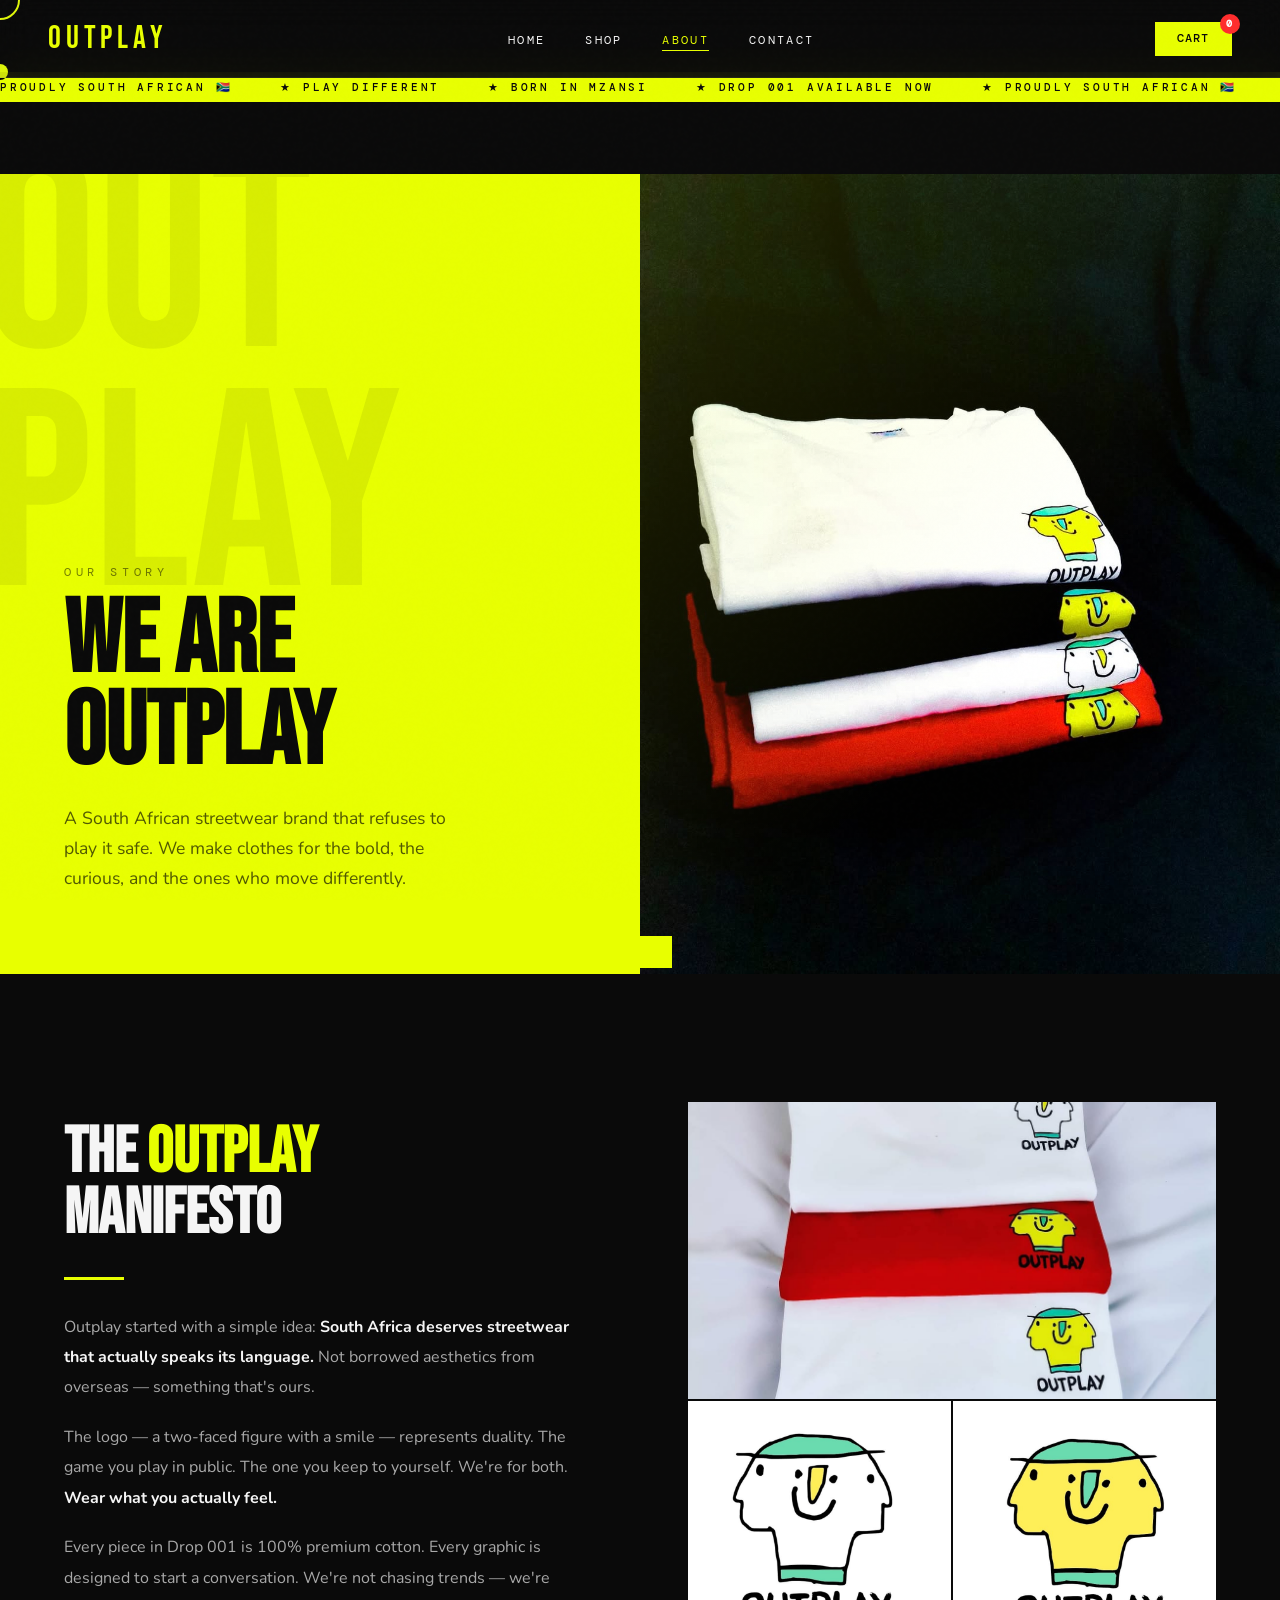
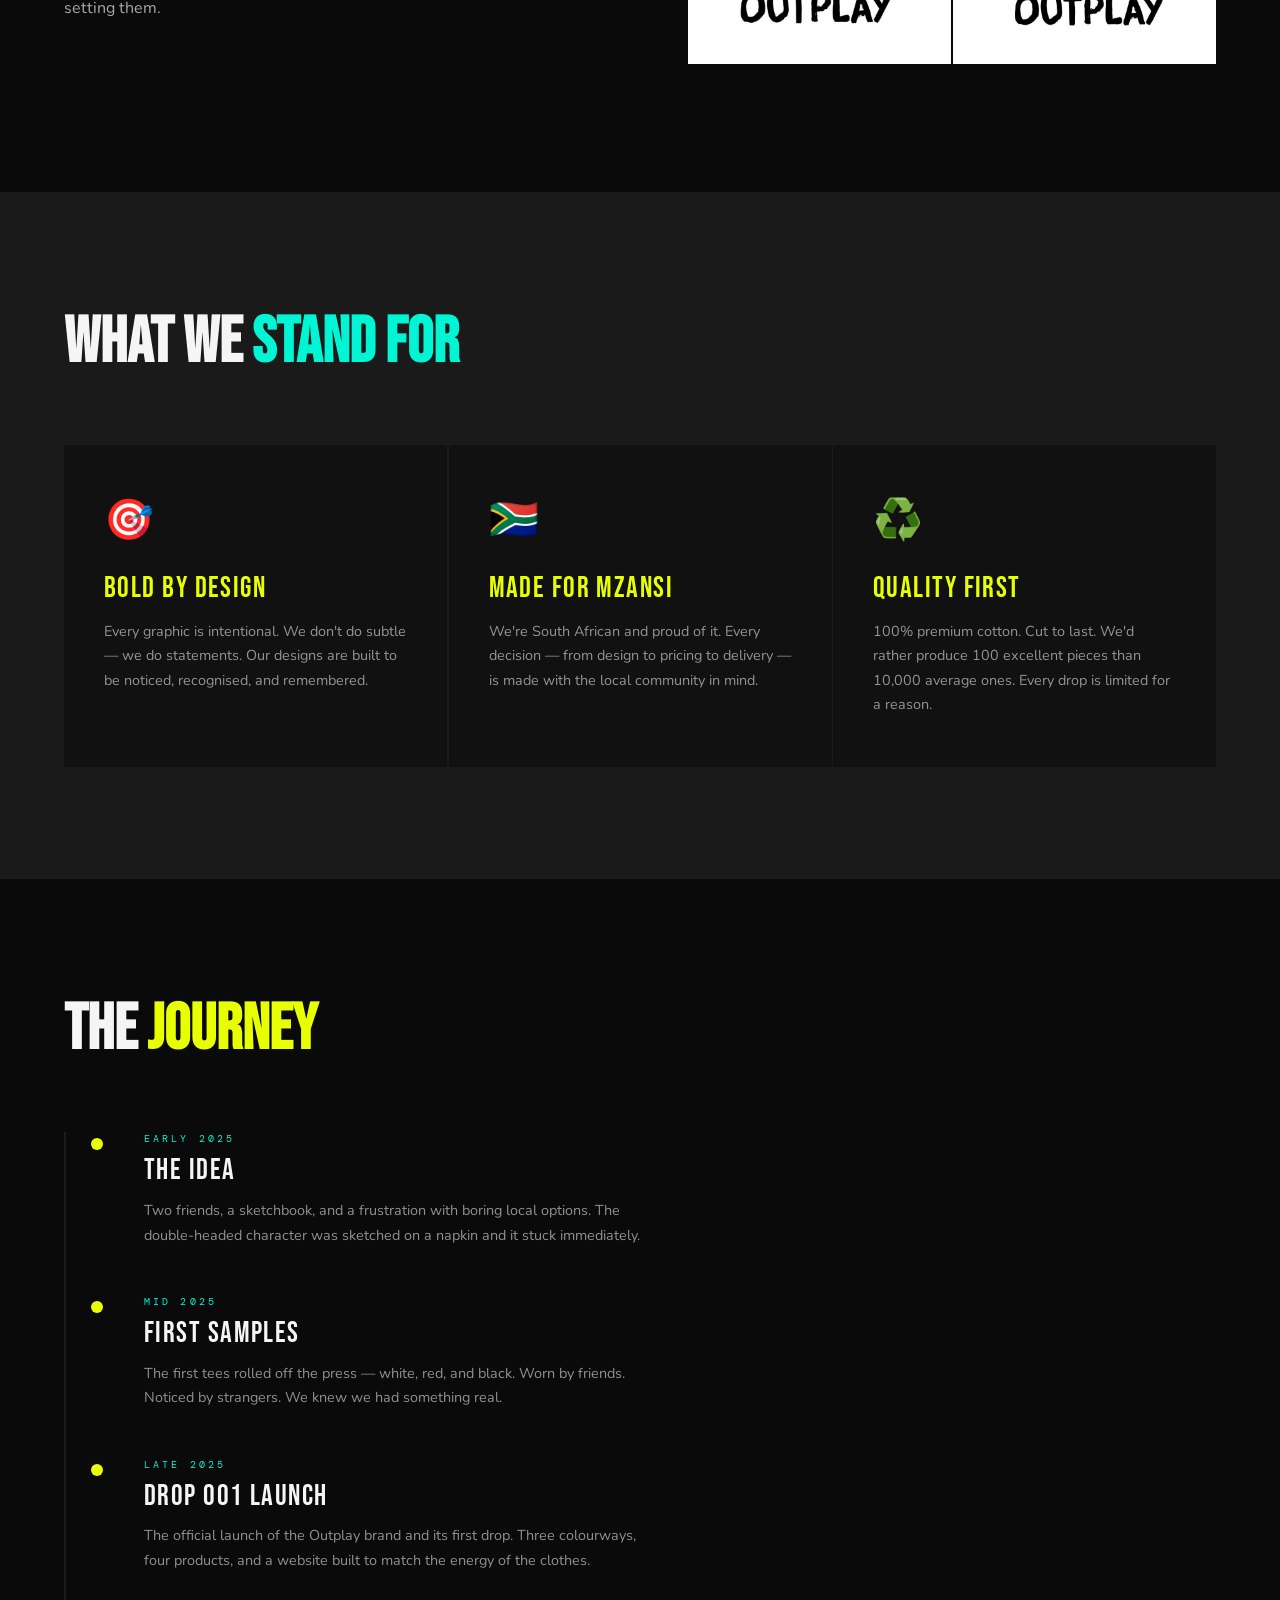
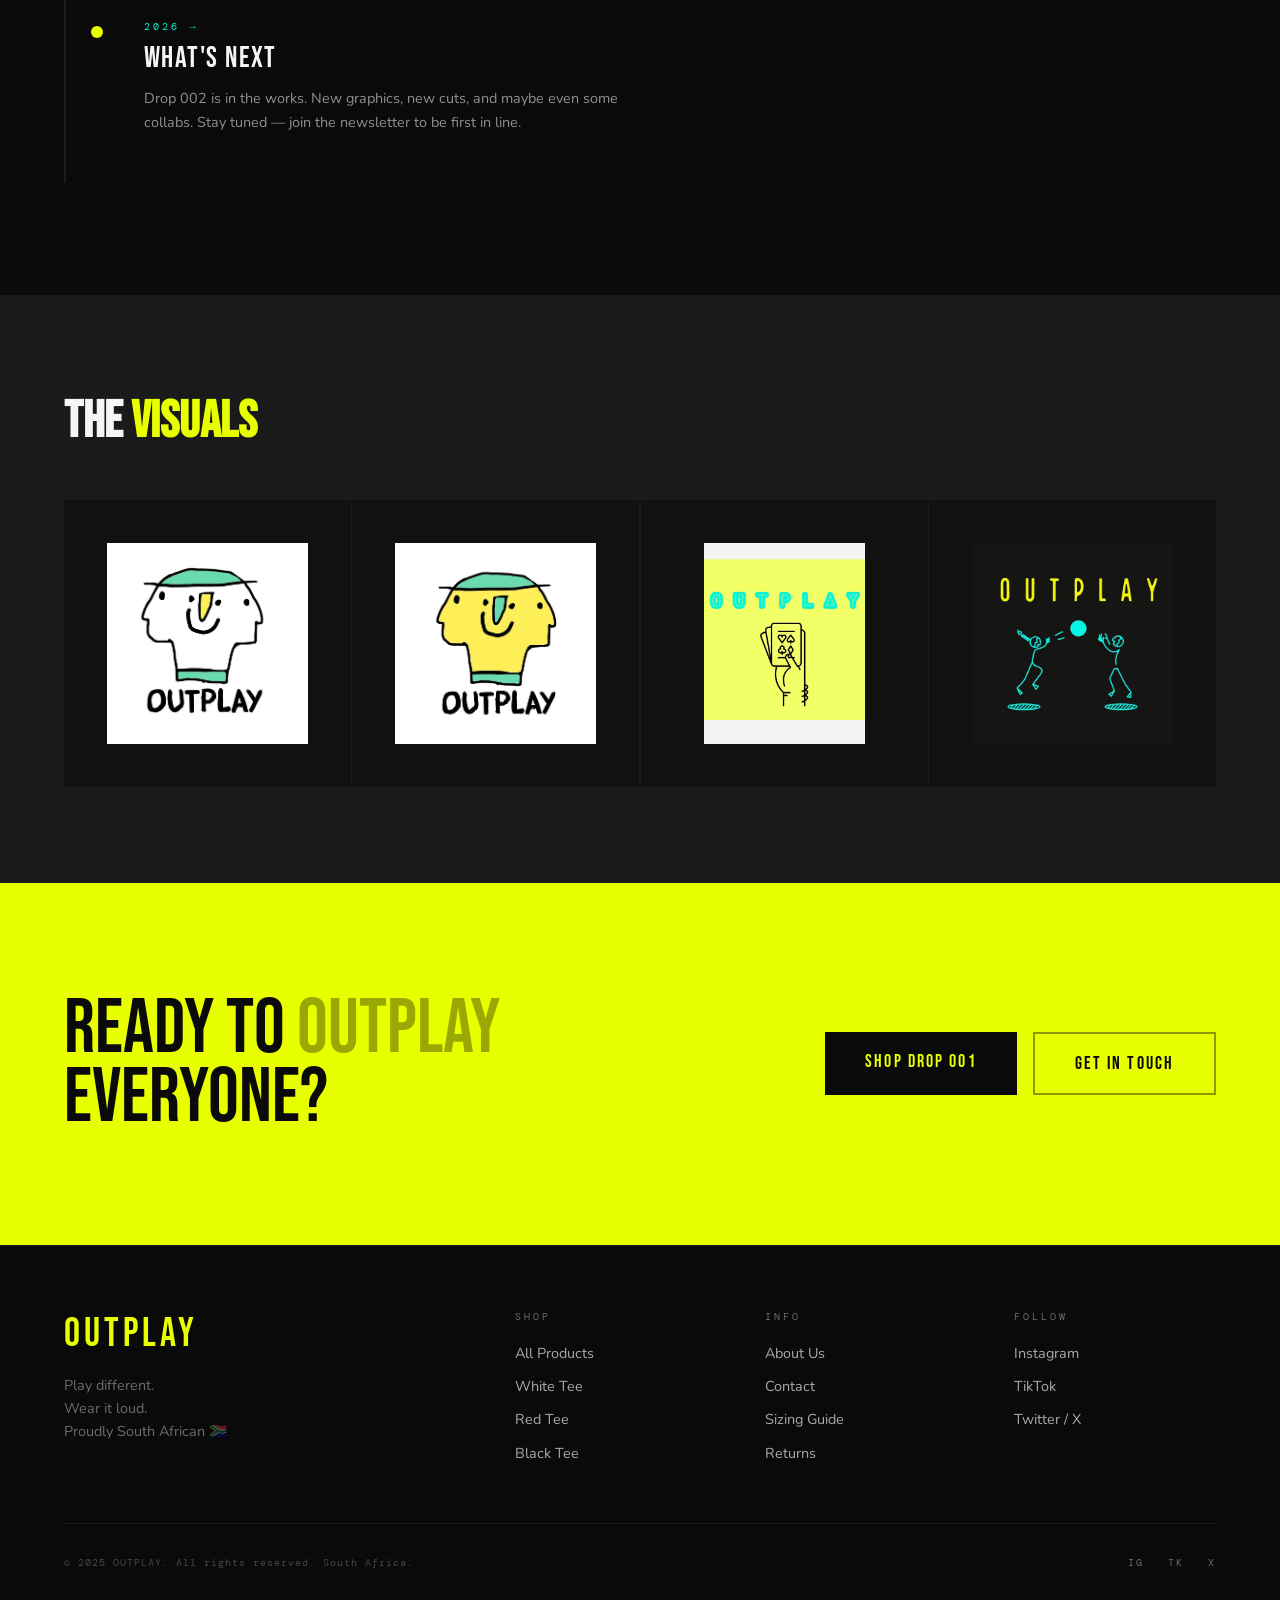
==== about.html @ 30633c0e "Web pages. Finished coding all web pages and ccs and js files for full functionality of the website." ====
<!DOCTYPE html>
<html lang="en">
<head>
  <meta charset="UTF-8" />
  <meta name="viewport" content="width=device-width, initial-scale=1.0" />
  <title>About — OUTPLAY</title>
  <link rel="stylesheet" href="shared.css" />
  <style>
    /* HERO */
    .about-hero {
      min-height: 85vh;
      display: grid;
      grid-template-columns: 1fr 1fr;
      padding-top: 72px;
    }
    .about-hero-left {
      background: var(--yellow);
      display: flex;
      flex-direction: column;
      justify-content: flex-end;
      padding: 5rem 4rem;
      position: relative;
      overflow: hidden;
    }
    .about-hero-left::before {
      content: 'OUT\APLAY';
      white-space: pre;
      position: absolute;
      top: -2rem; left: -1rem;
      font-family: 'Bebas Neue', sans-serif;
      font-size: 22vw;
      color: rgba(0,0,0,0.07);
      line-height: 0.85;
      pointer-events: none;
    }
    .about-hero-eyebrow {
      font-family: 'DM Mono', monospace;
      font-size: 0.72rem;
      letter-spacing: 0.4em;
      color: rgba(0,0,0,0.5);
      text-transform: uppercase;
      margin-bottom: 1rem;
      position: relative; z-index: 1;
      opacity: 0;
      animation: fadeUp 0.8s 0.2s forwards;
    }
    .about-hero-title {
      font-family: 'Bebas Neue', sans-serif;
      font-size: clamp(4rem, 8vw, 8rem);
      color: var(--black);
      line-height: 0.9;
      position: relative; z-index: 1;
      opacity: 0;
      animation: fadeUp 0.8s 0.4s forwards;
    }
    .about-hero-sub {
      font-size: 1.1rem;
      color: rgba(0,0,0,0.65);
      line-height: 1.7;
      margin-top: 1.5rem;
      max-width: 400px;
      position: relative; z-index: 1;
      opacity: 0;
      animation: fadeUp 0.8s 0.6s forwards;
    }
    .about-hero-right {
      position: relative;
      overflow: hidden;
    }
    .about-hero-right img {
      width: 100%; height: 100%;
      object-fit: cover;
      display: block;
    }
    .about-hero-right::after {
      content: '';
      position: absolute;
      inset: 0;
      background: linear-gradient(135deg, rgba(232,255,0,0.15) 0%, transparent 60%);
    }

    /* MANIFESTO */
    .manifesto {
      background: var(--black);
      padding: 8rem 4rem;
      display: grid;
      grid-template-columns: 1fr 1fr;
      gap: 6rem;
      align-items: center;
    }
    .manifesto-text h2 {
      font-family: 'Bebas Neue', sans-serif;
      font-size: clamp(3rem, 5vw, 5rem);
      line-height: 0.95;
      margin-bottom: 2rem;
    }
    .manifesto-text h2 .accent { color: var(--yellow); }
    .manifesto-text p {
      font-size: 1rem;
      line-height: 1.9;
      color: rgba(255,255,255,0.65);
      margin-bottom: 1.2rem;
    }
    .manifesto-text p strong { color: var(--white); }
    .divider { width: 60px; height: 3px; background: var(--yellow); margin: 2rem 0; }
    .manifesto-img-grid {
      display: grid;
      grid-template-columns: 1fr 1fr;
      gap: 1.5px;
    }
    .manifesto-img-grid img { width: 100%; aspect-ratio: 1; object-fit: cover; display: block; }
    .manifesto-img-grid img:first-child { grid-column: 1 / -1; aspect-ratio: 16/9; }

    /* VALUES */
    .values-section {
      background: var(--mid);
      padding: 7rem 4rem;
    }
    .values-header {
      font-family: 'Bebas Neue', sans-serif;
      font-size: clamp(3rem, 5vw, 5rem);
      margin-bottom: 4rem;
    }
    .values-header .accent { color: var(--cyan); }
    .values-grid {
      display: grid;
      grid-template-columns: repeat(3, 1fr);
      gap: 1.5px;
    }
    .value-card {
      background: var(--dark);
      padding: 3rem 2.5rem;
      border-bottom: 3px solid transparent;
      transition: border-color 0.3s, transform 0.3s;
    }
    .value-card:hover { border-color: var(--yellow); transform: translateY(-4px); }
    .value-icon { font-size: 2.5rem; margin-bottom: 1.5rem; }
    .value-title {
      font-family: 'Bebas Neue', sans-serif;
      font-size: 1.8rem;
      letter-spacing: 0.05em;
      color: var(--yellow);
      margin-bottom: 0.8rem;
    }
    .value-body { font-size: 0.9rem; line-height: 1.7; color: rgba(255,255,255,0.55); }

    /* STORY TIMELINE */
    .timeline-section {
      padding: 7rem 4rem;
      background: var(--black);
    }
    .timeline-header {
      font-family: 'Bebas Neue', sans-serif;
      font-size: clamp(3rem, 5vw, 5rem);
      margin-bottom: 4rem;
    }
    .timeline-header .accent { color: var(--yellow); }
    .timeline { position: relative; padding-left: 2rem; }
    .timeline::before {
      content: '';
      position: absolute;
      left: 0; top: 0; bottom: 0;
      width: 2px;
      background: rgba(255,255,255,0.08);
    }
    .timeline-item {
      position: relative;
      padding: 0 0 3rem 3rem;
    }
    .timeline-item::before {
      content: '';
      position: absolute;
      left: -5px; top: 6px;
      width: 12px; height: 12px;
      border-radius: 50%;
      background: var(--yellow);
    }
    .timeline-date {
      font-family: 'DM Mono', monospace;
      font-size: 0.65rem;
      letter-spacing: 0.3em;
      color: var(--cyan);
      text-transform: uppercase;
      margin-bottom: 0.5rem;
    }
    .timeline-title {
      font-family: 'Bebas Neue', sans-serif;
      font-size: 1.8rem;
      letter-spacing: 0.05em;
      margin-bottom: 0.6rem;
    }
    .timeline-body { font-size: 0.9rem; line-height: 1.7; color: rgba(255,255,255,0.55); max-width: 500px; }

    /* LOGOS SECTION */
    .logos-section {
      background: var(--mid);
      padding: 6rem 4rem;
    }
    .logos-header {
      font-family: 'Bebas Neue', sans-serif;
      font-size: clamp(2.5rem, 4vw, 4rem);
      margin-bottom: 3rem;
    }
    .logos-header .accent { color: var(--yellow); }
    .logos-grid {
      display: grid;
      grid-template-columns: repeat(4, 1fr);
      gap: 1.5px;
    }
    .logo-item {
      background: var(--dark);
      aspect-ratio: 1;
      display: flex;
      align-items: center;
      justify-content: center;
      overflow: hidden;
      transition: transform 0.3s;
      cursor: none;
    }
    .logo-item:hover { transform: scale(1.03); }
    .logo-item img { width: 70%; height: 70%; object-fit: contain; }

    /* CTA */
    .about-cta {
      background: var(--yellow);
      padding: 7rem 4rem;
      display: flex;
      align-items: center;
      justify-content: space-between;
      gap: 3rem;
    }
    .about-cta-text {
      font-family: 'Bebas Neue', sans-serif;
      font-size: clamp(3rem, 6vw, 6rem);
      color: var(--black);
      line-height: 0.9;
    }
    .about-cta-text em { font-style: normal; opacity: 0.35; }
    .about-cta-actions { display: flex; gap: 1rem; flex-shrink: 0; flex-wrap: wrap; }
    .btn-dark { background: var(--black); color: var(--yellow); border: none; padding: 1.2rem 2.5rem; font-family: 'Bebas Neue', sans-serif; font-size: 1.1rem; letter-spacing: 0.12em; cursor: none; transition: background 0.2s, transform 0.15s; display: inline-block; text-decoration: none; text-align: center; }
    .btn-dark:hover { background: var(--mid); transform: translateY(-2px); }
    .btn-dark-outline { background: transparent; color: var(--black); border: 2px solid rgba(0,0,0,0.4); padding: 1.2rem 2.5rem; font-family: 'Bebas Neue', sans-serif; font-size: 1.1rem; letter-spacing: 0.12em; cursor: none; transition: all 0.2s; display: inline-block; text-decoration: none; text-align: center; }
    .btn-dark-outline:hover { background: var(--black); color: var(--yellow); border-color: var(--black); }

    @media(max-width:900px){
      .about-hero{grid-template-columns:1fr;min-height:auto;}
      .about-hero-right{height:50vw;}
      .about-hero-left{padding:4rem 1.5rem;}
      .manifesto{grid-template-columns:1fr;gap:3rem;padding:4rem 1.5rem;}
      .values-section{padding:4rem 1.5rem;}
      .values-grid{grid-template-columns:1fr;}
      .timeline-section{padding:4rem 1.5rem;}
      .logos-section{padding:4rem 1.5rem;}
      .logos-grid{grid-template-columns:repeat(2,1fr);}
      .about-cta{flex-direction:column;text-align:center;padding:5rem 1.5rem;}
    }
  </style>
</head>
<body>
  <div class="cursor" id="cursor"></div>
  <div class="cursor-ring" id="cursorRing"></div>

  <nav>
    <a href="index.html" class="nav-logo">OUTPLAY</a>
    <ul class="nav-links">
      <li><a href="index.html">Home</a></li>
      <li><a href="shop.html">Shop</a></li>
      <li><a href="about.html">About</a></li>
      <li><a href="contact.html">Contact</a></li>
    </ul>
    <div class="nav-right">
      <button class="nav-cart" onclick="openCart()">CART <span class="cart-count" id="cartCount">0</span></button>
    </div>
  </nav>

  <div class="marquee-wrapper">
    <div class="marquee-track">
      <span>Proudly South African 🇿🇦</span><span>★ Play Different</span><span>★ Born in Mzansi</span><span>★ Drop 001 Available Now</span>
      <span>★ Proudly South African 🇿🇦</span><span>★ Play Different</span><span>★ Born in Mzansi</span><span>★ Drop 001 Available Now</span>
      <span>★ Proudly South African 🇿🇦</span><span>★ Play Different</span><span>★ Born in Mzansi</span><span>★ Drop 001 Available Now</span>
    </div>
  </div>

  <!-- HERO -->
  <div class="about-hero">
    <div class="about-hero-left">
      <p class="about-hero-eyebrow">Our Story</p>
      <h1 class="about-hero-title">WE ARE<br>OUTPLAY</h1>
      <p class="about-hero-sub">A South African streetwear brand that refuses to play it safe. We make clothes for the bold, the curious, and the ones who move differently.</p>
    </div>
    <div class="about-hero-right">
      <img src="img/IMG_5598.jpeg" alt="Outplay tee stack" />
    </div>
  </div>

  <!-- MANIFESTO -->
  <section class="manifesto">
    <div class="manifesto-text reveal">
      <h2>THE <span class="accent">OUTPLAY</span><br>MANIFESTO</h2>
      <div class="divider"></div>
      <p>Outplay started with a simple idea: <strong>South Africa deserves streetwear that actually speaks its language.</strong> Not borrowed aesthetics from overseas — something that's ours.</p>
      <p>The logo — a two-faced figure with a smile — represents duality. The game you play in public. The one you keep to yourself. We're for both. <strong>Wear what you actually feel.</strong></p>
      <p>Every piece in Drop 001 is 100% premium cotton. Every graphic is designed to start a conversation. We're not chasing trends — we're setting them.</p>
    </div>
    <div class="manifesto-img-grid reveal" style="transition-delay:0.2s">
      <img src="img/IMG_5602.jpeg" alt="Stacked tees" />
      <img src="img/IMG_5594.jpeg" alt="White logo" />
      <img src="img/IMG_5595.jpeg" alt="Yellow logo" />
    </div>
  </section>

  <!-- VALUES -->
  <section class="values-section">
    <h2 class="values-header reveal">WHAT WE <span class="accent">STAND FOR</span></h2>
    <div class="values-grid">
      <div class="value-card reveal">
        <div class="value-icon">🎯</div>
        <div class="value-title">Bold by Design</div>
        <p class="value-body">Every graphic is intentional. We don't do subtle — we do statements. Our designs are built to be noticed, recognised, and remembered.</p>
      </div>
      <div class="value-card reveal" style="transition-delay:0.1s">
        <div class="value-icon">🇿🇦</div>
        <div class="value-title">Made for Mzansi</div>
        <p class="value-body">We're South African and proud of it. Every decision — from design to pricing to delivery — is made with the local community in mind.</p>
      </div>
      <div class="value-card reveal" style="transition-delay:0.2s">
        <div class="value-icon">♻️</div>
        <div class="value-title">Quality First</div>
        <p class="value-body">100% premium cotton. Cut to last. We'd rather produce 100 excellent pieces than 10,000 average ones. Every drop is limited for a reason.</p>
      </div>
    </div>
  </section>

  <!-- TIMELINE -->
  <section class="timeline-section">
    <h2 class="timeline-header reveal">THE <span class="accent">JOURNEY</span></h2>
    <div class="timeline">
      <div class="timeline-item reveal">
        <div class="timeline-date">Early 2025</div>
        <div class="timeline-title">The Idea</div>
        <p class="timeline-body">Two friends, a sketchbook, and a frustration with boring local options. The double-headed character was sketched on a napkin and it stuck immediately.</p>
      </div>
      <div class="timeline-item reveal" style="transition-delay:0.1s">
        <div class="timeline-date">Mid 2025</div>
        <div class="timeline-title">First Samples</div>
        <p class="timeline-body">The first tees rolled off the press — white, red, and black. Worn by friends. Noticed by strangers. We knew we had something real.</p>
      </div>
      <div class="timeline-item reveal" style="transition-delay:0.2s">
        <div class="timeline-date">Late 2025</div>
        <div class="timeline-title">Drop 001 Launch</div>
        <p class="timeline-body">The official launch of the Outplay brand and its first drop. Three colourways, four products, and a website built to match the energy of the clothes.</p>
      </div>
      <div class="timeline-item reveal" style="transition-delay:0.3s">
        <div class="timeline-date">2026 →</div>
        <div class="timeline-title">What's Next</div>
        <p class="timeline-body">Drop 002 is in the works. New graphics, new cuts, and maybe even some collabs. Stay tuned — join the newsletter to be first in line.</p>
      </div>
    </div>
  </section>

  <!-- LOGO VARIANTS -->
  <section class="logos-section">
    <h2 class="logos-header reveal">THE <span class="accent">VISUALS</span></h2>
    <div class="logos-grid">
      <div class="logo-item reveal"><img src="img/IMG_5594.jpeg" alt="White logo" /></div>
      <div class="logo-item reveal" style="transition-delay:.1s"><img src="img/IMG_5595.jpeg" alt="Yellow logo" /></div>
      <div class="logo-item reveal" style="transition-delay:.2s"><img src="img/IMG_5604.jpeg" alt="Card graphic" /></div>
      <div class="logo-item reveal" style="transition-delay:.3s"><img src="img/IMG_5605.jpeg" alt="Sport graphic" /></div>
    </div>
  </section>

  <!-- CTA -->
  <div class="about-cta">
    <div class="about-cta-text">READY TO <em>OUTPLAY</em><br>EVERYONE?</div>
    <div class="about-cta-actions">
      <a href="shop.html" class="btn-dark">Shop Drop 001</a>
      <a href="contact.html" class="btn-dark-outline">Get in Touch</a>
    </div>
  </div>

  <footer>
    <div class="footer-top">
      <div><div class="footer-logo">OUTPLAY</div><p class="footer-tagline">Play different.<br>Wear it loud.<br>Proudly South African 🇿🇦</p></div>
      <div>
        <div class="footer-col-title">Shop</div>
        <ul class="footer-links">
          <li><a href="shop.html">All Products</a></li>
          <li><a href="shop.html">White Tee</a></li>
          <li><a href="shop.html">Red Tee</a></li>
          <li><a href="shop.html">Black Tee</a></li>
        </ul>
      </div>
      <div>
        <div class="footer-col-title">Info</div>
        <ul class="footer-links">
          <li><a href="about.html">About Us</a></li>
          <li><a href="contact.html">Contact</a></li>
          <li><a href="#">Sizing Guide</a></li>
          <li><a href="#">Returns</a></li>
        </ul>
      </div>
      <div>
        <div class="footer-col-title">Follow</div>
        <ul class="footer-links">
          <li><a href="#">Instagram</a></li>
          <li><a href="#">TikTok</a></li>
          <li><a href="#">Twitter / X</a></li>
        </ul>
      </div>
    </div>
    <div class="footer-bottom">
      <span class="footer-copy">© 2025 OUTPLAY. All rights reserved. South Africa.</span>
      <div class="social-links"><a href="#" class="social-link">IG</a><a href="#" class="social-link">TK</a><a href="#" class="social-link">X</a></div>
    </div>
  </footer>

  <div class="cart-overlay" id="cartOverlay" onclick="closeCart()"></div>
  <div class="cart-sidebar" id="cartSidebar">
    <div class="cart-header"><h2>YOUR CART</h2><button class="cart-close" onclick="closeCart()">✕</button></div>
    <div class="cart-items" id="cartItems"></div>
    <div class="cart-footer">
      <div class="cart-total"><span>TOTAL</span><span id="cartTotal">R0</span></div>
      <button class="checkout-btn" onclick="checkout()">CHECKOUT →</button>
    </div>
  </div>
  <div class="toast" id="toast"></div>

  <script src="shared.js"></script>
</body>
</html>
---- shared.css ----
@import url('https://fonts.googleapis.com/css2?family=Bebas+Neue&family=DM+Mono:wght@400;500&family=Nunito:wght@400;700;900&display=swap');

:root {
  --yellow: #e8ff00;
  --cyan: #00f5d4;
  --red: #ff2d2d;
  --black: #0a0a0a;
  --dark: #111111;
  --mid: #1a1a1a;
  --white: #f5f5f5;
  --grey: #333333;
}

*, *::before, *::after { box-sizing: border-box; margin: 0; padding: 0; }
html { scroll-behavior: smooth; }

body {
  background: var(--black);
  color: var(--white);
  font-family: 'Nunito', sans-serif;
  overflow-x: hidden;
  cursor: none;
}

/* ===== NOISE ===== */
body::before {
  content: '';
  position: fixed;
  inset: 0;
  background-image: url("data:image/svg+xml,%3Csvg viewBox='0 0 200 200' xmlns='http://www.w3.org/2000/svg'%3E%3Cfilter id='noise'%3E%3CfeTurbulence type='fractalNoise' baseFrequency='0.9' numOctaves='4' stitchTiles='stitch'/%3E%3C/filter%3E%3Crect width='100%25' height='100%25' filter='url(%23noise)' opacity='0.04'/%3E%3C/svg%3E");
  pointer-events: none;
  z-index: 9997;
  opacity: 0.3;
}

/* ===== CURSOR ===== */
.cursor {
  position: fixed;
  width: 16px; height: 16px;
  background: var(--yellow);
  border-radius: 50%;
  pointer-events: none;
  z-index: 9999;
  transform: translate(-50%, -50%);
  transition: width 0.2s ease, height 0.2s ease;
  mix-blend-mode: difference;
}
.cursor-ring {
  position: fixed;
  width: 40px; height: 40px;
  border: 2px solid var(--yellow);
  border-radius: 50%;
  pointer-events: none;
  z-index: 9998;
  transform: translate(-50%, -50%);
  transition: all 0.15s ease;
  mix-blend-mode: difference;
}
.cursor.hover { width: 30px; height: 30px; }
.cursor-ring.hover { width: 60px; height: 60px; border-color: var(--cyan); }

/* ===== NAV ===== */
nav {
  position: fixed;
  top: 0; left: 0; right: 0;
  z-index: 200;
  display: flex;
  align-items: center;
  justify-content: space-between;
  padding: 1.2rem 3rem;
  background: rgba(10,10,10,0.9);
  backdrop-filter: blur(16px);
  border-bottom: 1px solid rgba(255,255,255,0.06);
}
.nav-logo {
  font-family: 'Bebas Neue', sans-serif;
  font-size: 2rem;
  letter-spacing: 0.15em;
  color: var(--yellow);
  text-decoration: none;
}
.nav-links { display: flex; gap: 2.5rem; list-style: none; }
.nav-links a {
  font-family: 'DM Mono', monospace;
  font-size: 0.72rem;
  letter-spacing: 0.2em;
  color: var(--white);
  text-decoration: none;
  text-transform: uppercase;
  transition: color 0.2s;
  position: relative;
}
.nav-links a::after {
  content: '';
  position: absolute;
  bottom: -3px; left: 0;
  width: 0; height: 1px;
  background: var(--yellow);
  transition: width 0.2s;
}
.nav-links a:hover::after, .nav-links a.active::after { width: 100%; }
.nav-links a:hover, .nav-links a.active { color: var(--yellow); }
.nav-right { display: flex; align-items: center; gap: 1rem; }
.nav-cart {
  position: relative;
  background: var(--yellow);
  color: var(--black);
  border: none;
  padding: 0.6rem 1.4rem;
  font-family: 'DM Mono', monospace;
  font-size: 0.72rem;
  font-weight: 500;
  letter-spacing: 0.1em;
  cursor: none;
  transition: background 0.2s, transform 0.1s;
}
.nav-cart:hover { background: var(--cyan); transform: scale(1.04); }
.cart-count {
  position: absolute;
  top: -8px; right: -8px;
  background: var(--red);
  color: white;
  width: 20px; height: 20px;
  border-radius: 50%;
  display: flex;
  align-items: center;
  justify-content: center;
  font-size: 0.6rem;
  font-weight: 900;
}

/* ===== MARQUEE ===== */
.marquee-wrapper {
  margin-top: 72px;
  overflow: hidden;
  background: var(--yellow);
  padding: 0.5rem 0;
}
.marquee-track {
  display: flex;
  gap: 3rem;
  white-space: nowrap;
  animation: marquee 22s linear infinite;
}
.marquee-track span {
  font-family: 'DM Mono', monospace;
  font-size: 0.7rem;
  font-weight: 500;
  letter-spacing: 0.25em;
  text-transform: uppercase;
  color: var(--black);
  flex-shrink: 0;
}
@keyframes marquee { from { transform: translateX(0); } to { transform: translateX(-50%); } }

/* ===== BUTTONS ===== */
.btn-primary {
  background: var(--yellow);
  color: var(--black);
  border: none;
  padding: 1rem 2.5rem;
  font-family: 'Bebas Neue', sans-serif;
  font-size: 1.1rem;
  letter-spacing: 0.12em;
  cursor: none;
  display: inline-block;
  text-decoration: none;
  text-align: center;
  transition: background 0.2s, transform 0.15s;
}
.btn-primary:hover { background: var(--cyan); transform: translateY(-2px); }
.btn-outline {
  background: transparent;
  color: var(--white);
  border: 1.5px solid rgba(255,255,255,0.3);
  padding: 1rem 2rem;
  font-family: 'Bebas Neue', sans-serif;
  font-size: 1.1rem;
  letter-spacing: 0.12em;
  cursor: none;
  display: inline-block;
  text-decoration: none;
  text-align: center;
  transition: border-color 0.2s, color 0.2s, transform 0.15s;
}
.btn-outline:hover { border-color: var(--yellow); color: var(--yellow); transform: translateY(-2px); }

/* ===== CART SIDEBAR ===== */
.cart-overlay {
  position: fixed;
  inset: 0;
  background: rgba(0,0,0,0.7);
  z-index: 500;
  opacity: 0;
  pointer-events: none;
  transition: opacity 0.3s;
}
.cart-overlay.open { opacity: 1; pointer-events: all; }
.cart-sidebar {
  position: fixed;
  top: 0; right: -460px;
  width: 460px;
  height: 100vh;
  background: var(--dark);
  z-index: 501;
  display: flex;
  flex-direction: column;
  transition: right 0.4s cubic-bezier(0.25, 0.46, 0.45, 0.94);
  border-left: 1px solid rgba(255,255,255,0.08);
}
.cart-sidebar.open { right: 0; }
.cart-header {
  padding: 2rem;
  border-bottom: 1px solid rgba(255,255,255,0.08);
  display: flex;
  justify-content: space-between;
  align-items: center;
}
.cart-header h2 {
  font-family: 'Bebas Neue', sans-serif;
  font-size: 1.8rem;
  letter-spacing: 0.08em;
}
.cart-close {
  background: none;
  border: none;
  color: var(--white);
  font-size: 1.5rem;
  cursor: none;
  transition: color 0.2s;
  line-height: 1;
}
.cart-close:hover { color: var(--yellow); }
.cart-items { flex: 1; overflow-y: auto; padding: 1.5rem; }
.cart-item {
  display: flex;
  gap: 1rem;
  padding: 1rem 0;
  border-bottom: 1px solid rgba(255,255,255,0.06);
  animation: fadeUp 0.3s ease;
}
.cart-item-img { width: 80px; height: 80px; object-fit: cover; flex-shrink: 0; }
.cart-item-details { flex: 1; }
.cart-item-name { font-weight: 700; font-size: 0.88rem; margin-bottom: 0.2rem; }
.cart-item-meta { font-family: 'DM Mono', monospace; font-size: 0.62rem; color: rgba(255,255,255,0.4); letter-spacing: 0.1em; }
.cart-item-price { font-family: 'DM Mono', monospace; font-size: 0.85rem; color: var(--yellow); margin-top: 0.5rem; }
.cart-item-remove {
  background: none; border: none;
  color: rgba(255,255,255,0.3);
  cursor: none;
  font-size: 1rem;
  align-self: flex-start;
  transition: color 0.2s;
}
.cart-item-remove:hover { color: var(--red); }
.cart-empty {
  text-align: center;
  padding: 4rem 2rem;
  color: rgba(255,255,255,0.3);
  font-family: 'DM Mono', monospace;
  font-size: 0.75rem;
  letter-spacing: 0.1em;
}
.cart-empty .empty-icon { font-size: 3rem; margin-bottom: 1rem; }
.cart-footer { padding: 2rem; border-top: 1px solid rgba(255,255,255,0.08); }
.cart-total {
  display: flex;
  justify-content: space-between;
  align-items: center;
  margin-bottom: 1.5rem;
  font-family: 'Bebas Neue', sans-serif;
  font-size: 1.3rem;
  letter-spacing: 0.08em;
}
.cart-total span:last-child { color: var(--yellow); }
.checkout-btn {
  width: 100%;
  background: var(--yellow);
  color: var(--black);
  border: none;
  padding: 1.2rem;
  font-family: 'Bebas Neue', sans-serif;
  font-size: 1.1rem;
  letter-spacing: 0.12em;
  cursor: none;
  transition: background 0.2s;
}
.checkout-btn:hover { background: var(--cyan); }

/* ===== TOAST ===== */
.toast {
  position: fixed;
  bottom: 2rem; left: 50%;
  transform: translateX(-50%) translateY(100px);
  background: var(--yellow);
  color: var(--black);
  padding: 1rem 2rem;
  font-family: 'Bebas Neue', sans-serif;
  font-size: 1rem;
  letter-spacing: 0.1em;
  z-index: 9999;
  transition: transform 0.4s cubic-bezier(0.34, 1.56, 0.64, 1);
  white-space: nowrap;
}
.toast.show { transform: translateX(-50%) translateY(0); }

/* ===== FOOTER ===== */
footer {
  background: var(--black);
  border-top: 1px solid rgba(255,255,255,0.06);
  padding: 4rem;
}
.footer-top {
  display: grid;
  grid-template-columns: 2fr 1fr 1fr 1fr;
  gap: 3rem;
  padding-bottom: 3rem;
  border-bottom: 1px solid rgba(255,255,255,0.06);
}
.footer-logo {
  font-family: 'Bebas Neue', sans-serif;
  font-size: 2.5rem;
  color: var(--yellow);
  letter-spacing: 0.1em;
  margin-bottom: 1rem;
}
.footer-tagline { font-size: 0.9rem; color: rgba(255,255,255,0.4); line-height: 1.6; }
.footer-col-title {
  font-family: 'DM Mono', monospace;
  font-size: 0.62rem;
  letter-spacing: 0.3em;
  text-transform: uppercase;
  color: rgba(255,255,255,0.4);
  margin-bottom: 1.2rem;
}
.footer-links { list-style: none; }
.footer-links li { margin-bottom: 0.7rem; }
.footer-links a {
  color: rgba(255,255,255,0.65);
  text-decoration: none;
  font-size: 0.9rem;
  transition: color 0.2s;
  cursor: none;
}
.footer-links a:hover { color: var(--yellow); }
.footer-bottom {
  display: flex;
  justify-content: space-between;
  align-items: center;
  padding-top: 2rem;
}
.footer-copy { font-family: 'DM Mono', monospace; font-size: 0.62rem; letter-spacing: 0.1em; color: rgba(255,255,255,0.25); }
.social-links { display: flex; gap: 1.5rem; }
.social-link {
  font-family: 'DM Mono', monospace;
  font-size: 0.65rem;
  letter-spacing: 0.2em;
  color: rgba(255,255,255,0.4);
  text-decoration: none;
  text-transform: uppercase;
  transition: color 0.2s;
  cursor: none;
}
.social-link:hover { color: var(--yellow); }

/* ===== REVEAL ===== */
.reveal {
  opacity: 0;
  transform: translateY(40px);
  transition: opacity 0.7s ease, transform 0.7s ease;
}
.reveal.visible { opacity: 1; transform: translateY(0); }

/* ===== SCROLLBAR ===== */
::-webkit-scrollbar { width: 4px; }
::-webkit-scrollbar-track { background: var(--black); }
::-webkit-scrollbar-thumb { background: var(--yellow); }

/* ===== ANIMATIONS ===== */
@keyframes fadeUp {
  from { opacity: 0; transform: translateY(30px); }
  to { opacity: 1; transform: translateY(0); }
}
@keyframes float {
  0%, 100% { transform: rotate(-3deg) translateY(0); }
  50% { transform: rotate(-3deg) translateY(-8px); }
}

/* ===== SECTION HEADERS ===== */
.section-header {
  display: flex;
  align-items: flex-end;
  justify-content: space-between;
  padding: 4rem 4rem 2rem;
}
.section-title {
  font-family: 'Bebas Neue', sans-serif;
  font-size: clamp(3rem, 5vw, 5rem);
  line-height: 0.9;
}
.section-title .accent { color: var(--yellow); }
.section-title .accent2 { color: var(--cyan); }
.view-all {
  font-family: 'DM Mono', monospace;
  font-size: 0.72rem;
  letter-spacing: 0.2em;
  color: var(--cyan);
  text-transform: uppercase;
  text-decoration: none;
  border-bottom: 1px solid currentColor;
  padding-bottom: 2px;
  cursor: none;
  transition: color 0.2s;
}
.view-all:hover { color: var(--yellow); }

/* ===== RESPONSIVE ===== */
@media (max-width: 900px) {
  nav { padding: 1rem 1.5rem; }
  .nav-links { display: none; }
  footer { padding: 2rem; }
  .footer-top { grid-template-columns: 1fr 1fr; gap: 2rem; }
  .section-header { padding: 3rem 1.5rem 1.5rem; }
  .cart-sidebar { width: 100%; right: -100%; }
}
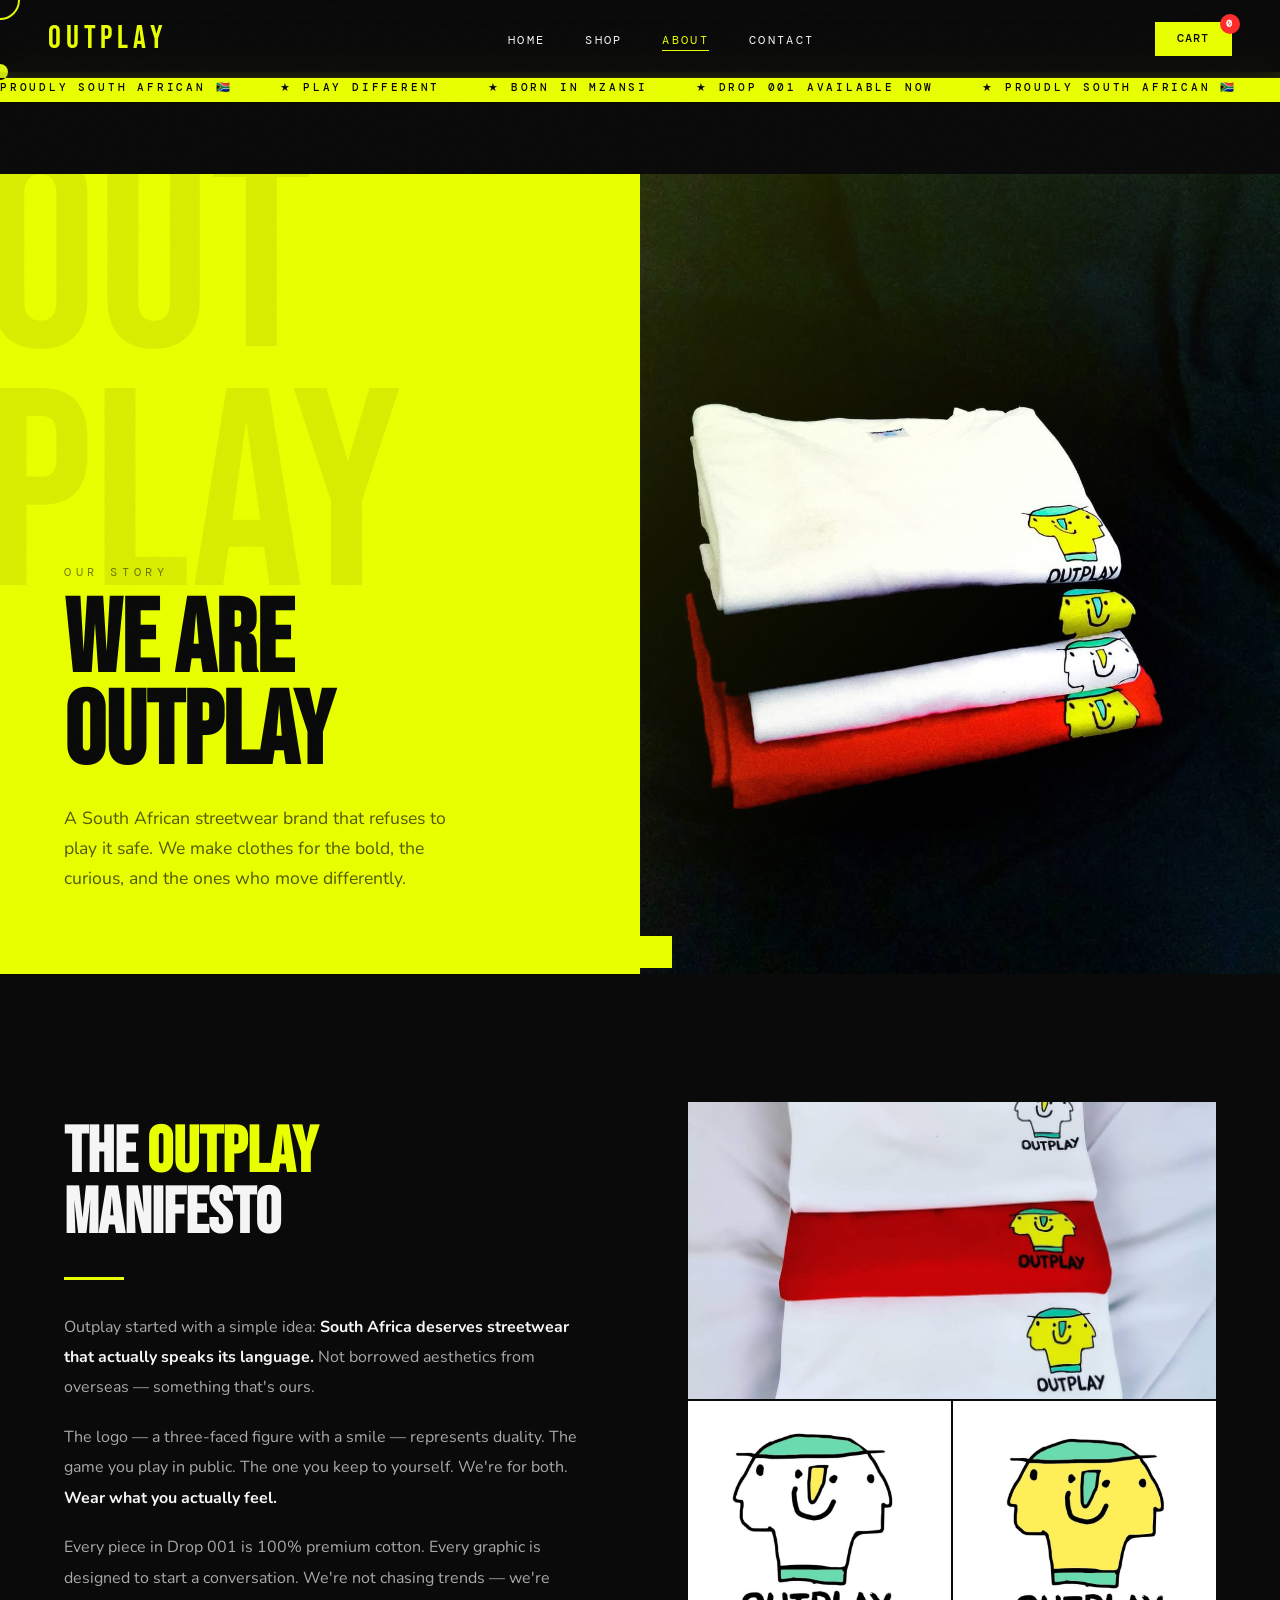
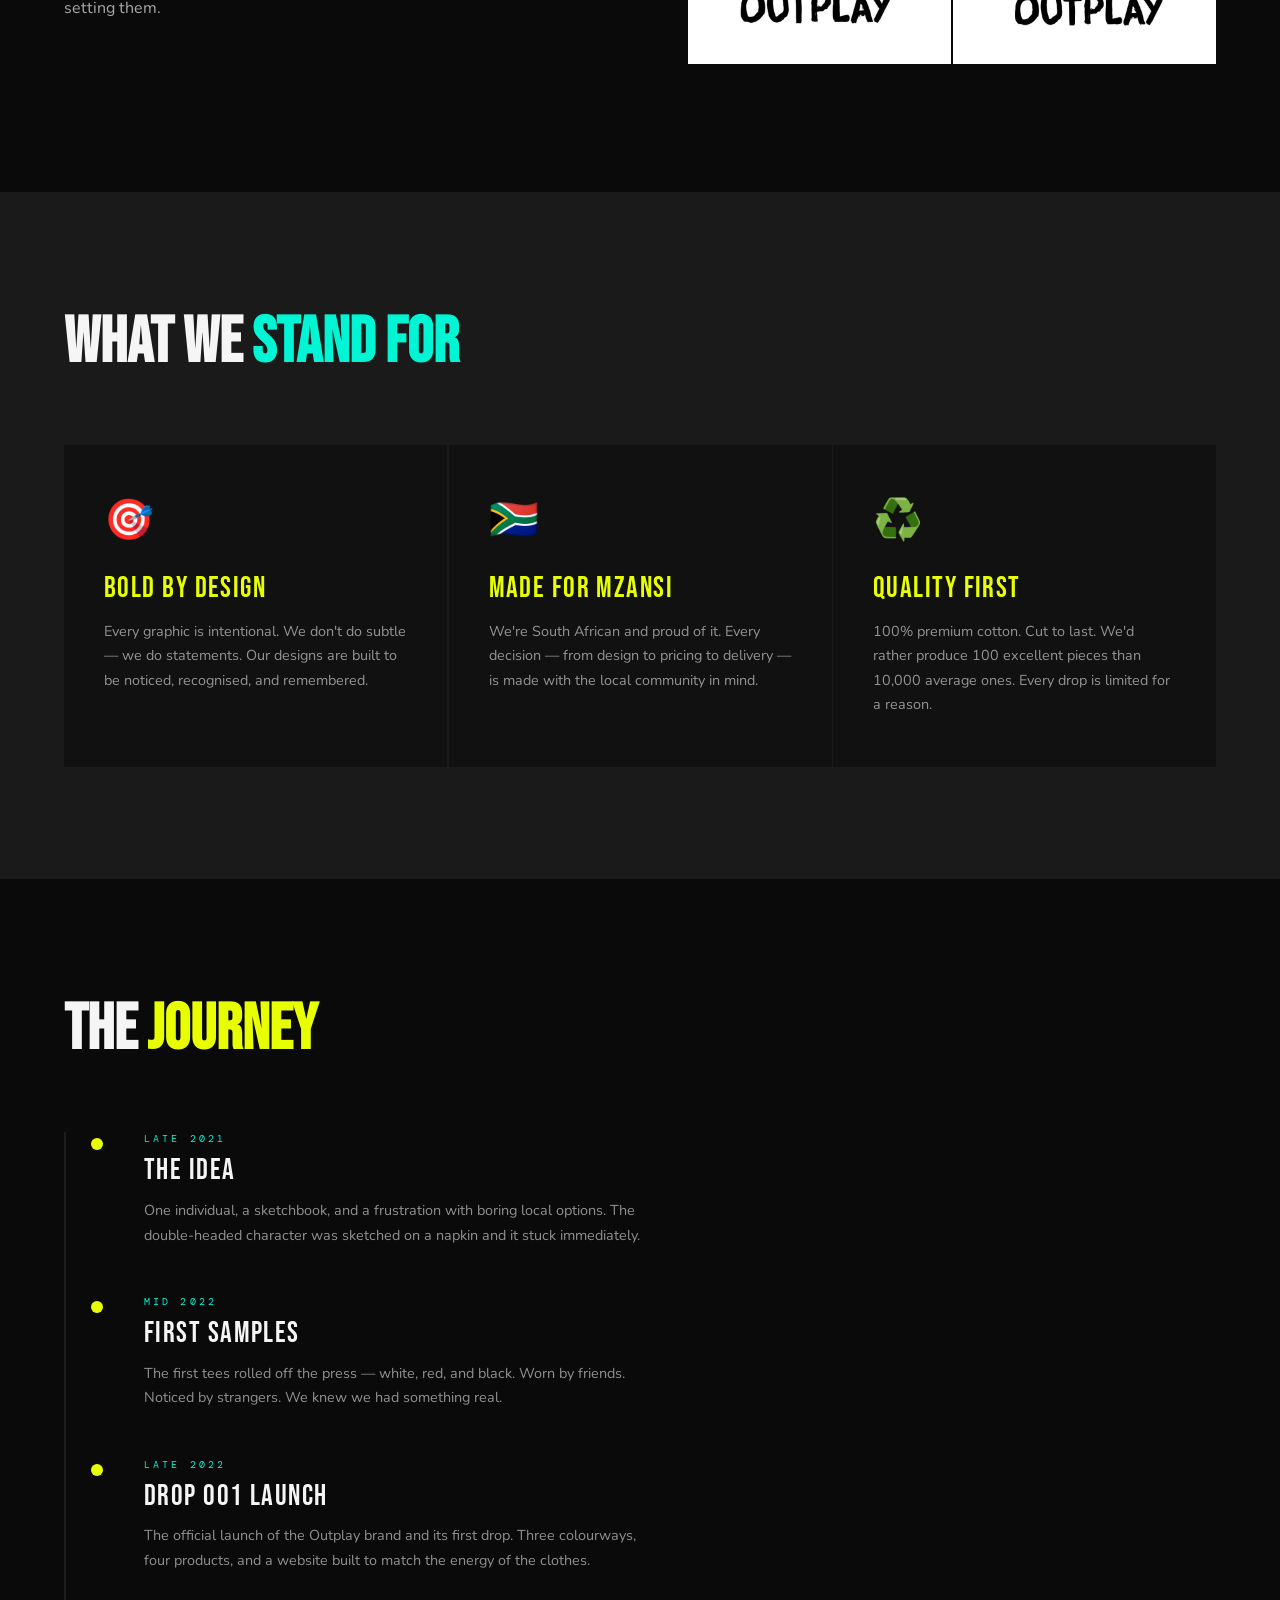
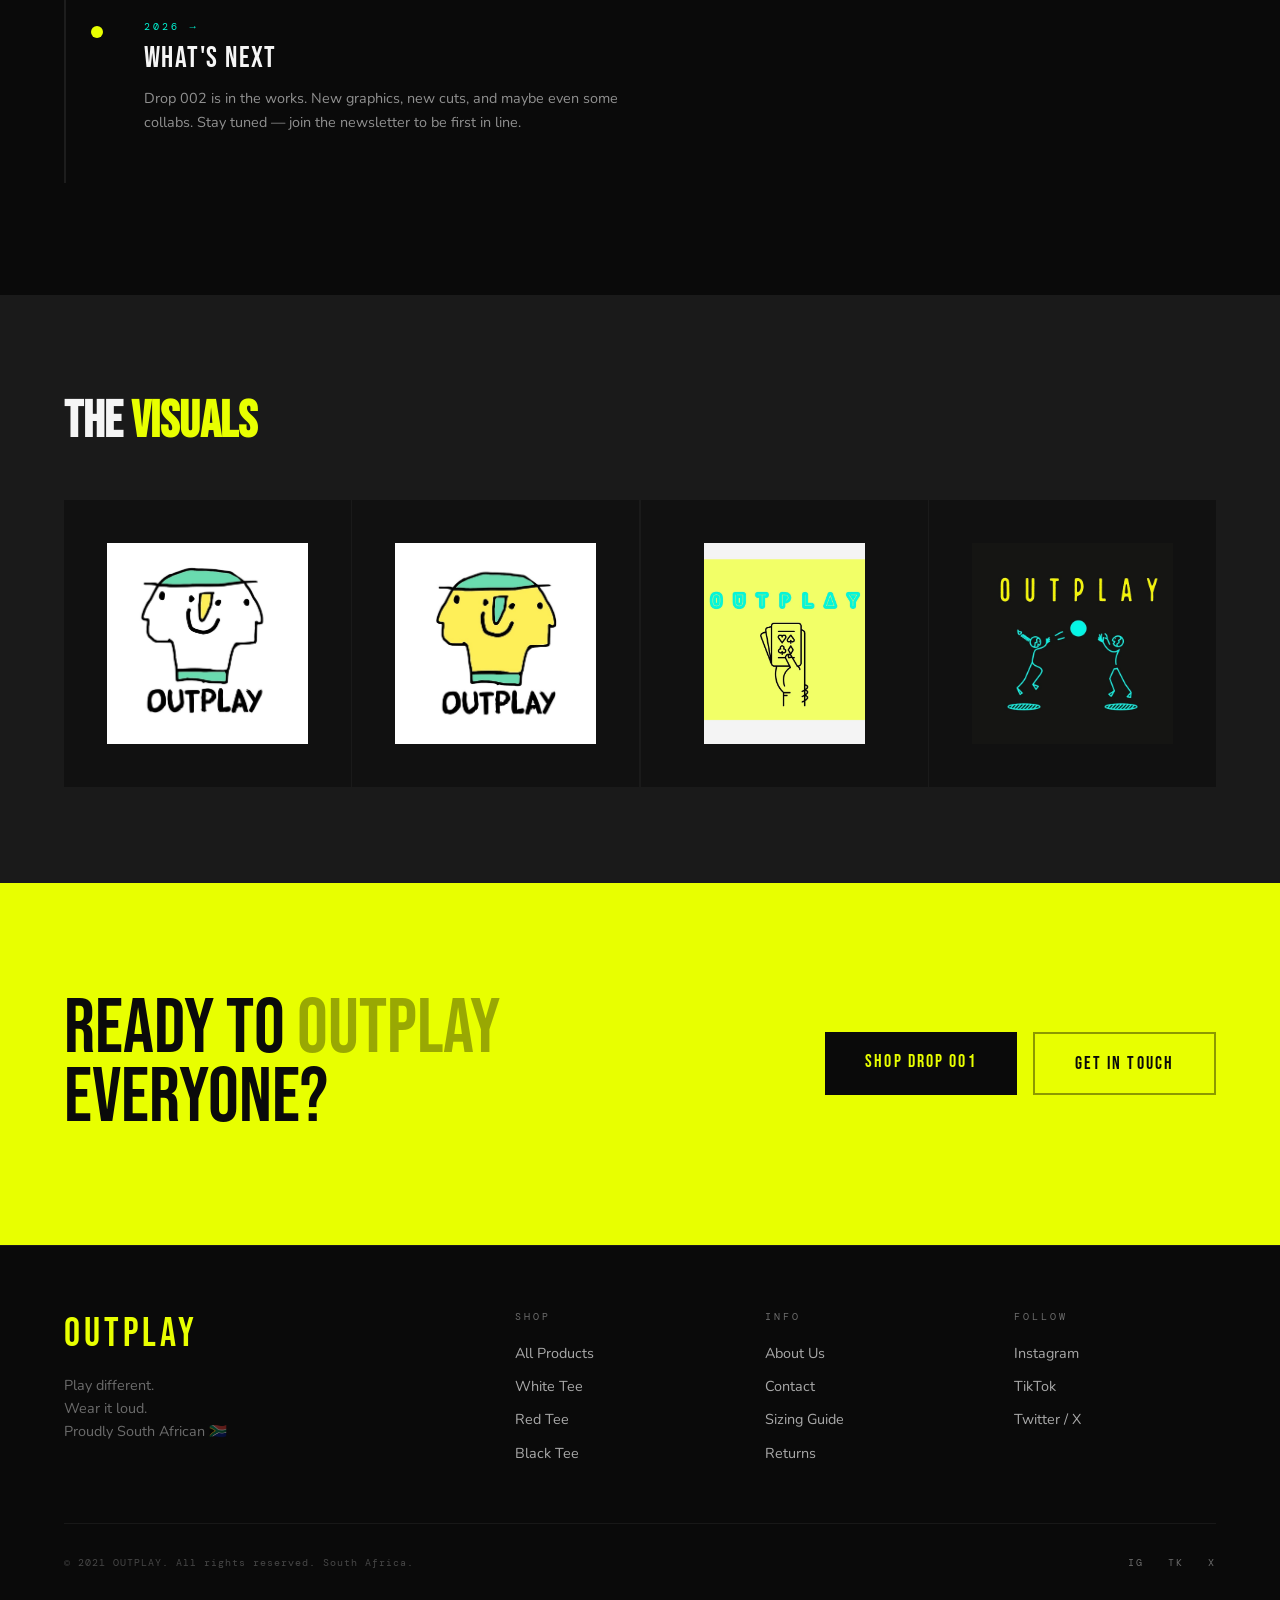
==== commit 72b5714c: "Minor Changes Added minor changes to information displayed on the website." ====
--- a/about.html
+++ b/about.html
@@ -299,7 +299,7 @@
       <h2>THE <span class="accent">OUTPLAY</span><br>MANIFESTO</h2>
       <div class="divider"></div>
       <p>Outplay started with a simple idea: <strong>South Africa deserves streetwear that actually speaks its language.</strong> Not borrowed aesthetics from overseas — something that's ours.</p>
-      <p>The logo — a two-faced figure with a smile — represents duality. The game you play in public. The one you keep to yourself. We're for both. <strong>Wear what you actually feel.</strong></p>
+      <p>The logo — a three-faced figure with a smile — represents duality. The game you play in public. The one you keep to yourself. We're for both. <strong>Wear what you actually feel.</strong></p>
       <p>Every piece in Drop 001 is 100% premium cotton. Every graphic is designed to start a conversation. We're not chasing trends — we're setting them.</p>
     </div>
     <div class="manifesto-img-grid reveal" style="transition-delay:0.2s">
@@ -336,17 +336,17 @@
     <h2 class="timeline-header reveal">THE <span class="accent">JOURNEY</span></h2>
     <div class="timeline">
       <div class="timeline-item reveal">
-        <div class="timeline-date">Early 2025</div>
+        <div class="timeline-date">Late 2021</div>
         <div class="timeline-title">The Idea</div>
-        <p class="timeline-body">Two friends, a sketchbook, and a frustration with boring local options. The double-headed character was sketched on a napkin and it stuck immediately.</p>
+        <p class="timeline-body">One individual, a sketchbook, and a frustration with boring local options. The double-headed character was sketched on a napkin and it stuck immediately.</p>
       </div>
       <div class="timeline-item reveal" style="transition-delay:0.1s">
-        <div class="timeline-date">Mid 2025</div>
+        <div class="timeline-date">Mid 2022</div>
         <div class="timeline-title">First Samples</div>
         <p class="timeline-body">The first tees rolled off the press — white, red, and black. Worn by friends. Noticed by strangers. We knew we had something real.</p>
       </div>
       <div class="timeline-item reveal" style="transition-delay:0.2s">
-        <div class="timeline-date">Late 2025</div>
+        <div class="timeline-date">Late 2022</div>
         <div class="timeline-title">Drop 001 Launch</div>
         <p class="timeline-body">The official launch of the Outplay brand and its first drop. Three colourways, four products, and a website built to match the energy of the clothes.</p>
       </div>
@@ -409,7 +409,7 @@
       </div>
     </div>
     <div class="footer-bottom">
-      <span class="footer-copy">© 2025 OUTPLAY. All rights reserved. South Africa.</span>
+      <span class="footer-copy">© 2021 OUTPLAY. All rights reserved. South Africa.</span>
       <div class="social-links"><a href="#" class="social-link">IG</a><a href="#" class="social-link">TK</a><a href="#" class="social-link">X</a></div>
     </div>
   </footer>
--- a/shared.css
+++ b/shared.css
@@ -22,7 +22,7 @@
   cursor: none;
 }
 
-/* ===== NOISE ===== */
+/*NOISE*/
 body::before {
   content: '';
   position: fixed;
@@ -33,7 +33,7 @@
   opacity: 0.3;
 }
 
-/* ===== CURSOR ===== */
+/*CURSOR*/
 .cursor {
   position: fixed;
   width: 16px; height: 16px;
@@ -59,7 +59,7 @@
 .cursor.hover { width: 30px; height: 30px; }
 .cursor-ring.hover { width: 60px; height: 60px; border-color: var(--cyan); }
 
-/* ===== NAV ===== */
+/*NAV*/
 nav {
   position: fixed;
   top: 0; left: 0; right: 0;
@@ -129,7 +129,7 @@
   font-weight: 900;
 }
 
-/* ===== MARQUEE ===== */
+/*MARQUEE*/
 .marquee-wrapper {
   margin-top: 72px;
   overflow: hidden;
@@ -153,7 +153,7 @@
 }
 @keyframes marquee { from { transform: translateX(0); } to { transform: translateX(-50%); } }
 
-/* ===== BUTTONS ===== */
+/*BUTTONS*/
 .btn-primary {
   background: var(--yellow);
   color: var(--black);
@@ -185,7 +185,7 @@
 }
 .btn-outline:hover { border-color: var(--yellow); color: var(--yellow); transform: translateY(-2px); }
 
-/* ===== CART SIDEBAR ===== */
+/*CART SIDEBAR*/
 .cart-overlay {
   position: fixed;
   inset: 0;
@@ -287,7 +287,7 @@
 }
 .checkout-btn:hover { background: var(--cyan); }
 
-/* ===== TOAST ===== */
+/*TOAST*/
 .toast {
   position: fixed;
   bottom: 2rem; left: 50%;
@@ -304,7 +304,7 @@
 }
 .toast.show { transform: translateX(-50%) translateY(0); }
 
-/* ===== FOOTER ===== */
+/*FOOTER */
 footer {
   background: var(--black);
   border-top: 1px solid rgba(255,255,255,0.06);
@@ -363,7 +363,7 @@
 }
 .social-link:hover { color: var(--yellow); }
 
-/* ===== REVEAL ===== */
+/*REVEAL*/
 .reveal {
   opacity: 0;
   transform: translateY(40px);
@@ -371,12 +371,12 @@
 }
 .reveal.visible { opacity: 1; transform: translateY(0); }
 
-/* ===== SCROLLBAR ===== */
+/*SCROLLBAR*/
 ::-webkit-scrollbar { width: 4px; }
 ::-webkit-scrollbar-track { background: var(--black); }
 ::-webkit-scrollbar-thumb { background: var(--yellow); }
 
-/* ===== ANIMATIONS ===== */
+/**/
 @keyframes fadeUp {
   from { opacity: 0; transform: translateY(30px); }
   to { opacity: 1; transform: translateY(0); }
@@ -386,7 +386,7 @@
   50% { transform: rotate(-3deg) translateY(-8px); }
 }
 
-/* ===== SECTION HEADERS ===== */
+/*SECTION HEADERS*/
 .section-header {
   display: flex;
   align-items: flex-end;
@@ -414,7 +414,7 @@
 }
 .view-all:hover { color: var(--yellow); }
 
-/* ===== RESPONSIVE ===== */
+/*RESPONSIVE*/
 @media (max-width: 900px) {
   nav { padding: 1rem 1.5rem; }
   .nav-links { display: none; }
